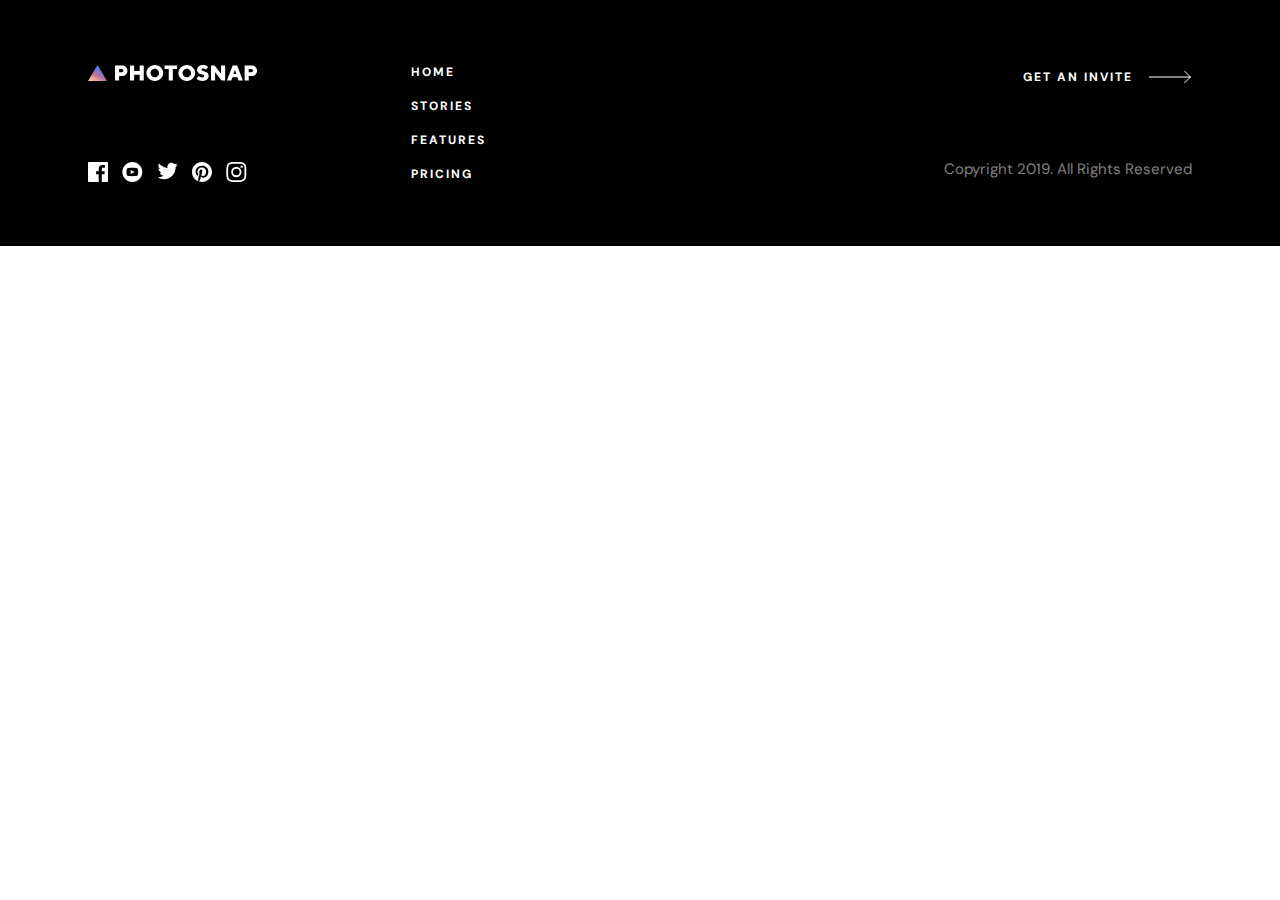
==== starter-code/index.html @ 7f729bd7 "Initial commit" ====
<!DOCTYPE html>
<html lang="en">
  <head>
    <meta charset="UTF-8" />
    <meta name="viewport" content="width=device-width, initial-scale=1.0" />

    <link
      rel="icon"
      type="image/png"
      sizes="32x32"
      href="./assets/favicon-32x32.png"
    />

    <link rel="stylesheet" href="css/style.css" />
    <link rel="stylesheet" href="css/footer.css" />

    <title>Frontend Mentor | Photosnap Website Challenge</title>
  </head>
  <body>
    <!-- 
  Stories
  Features
  Pricing

  Get an invite

  Create and share your photo Stories

  Photosnap is a platform for photographers and visual storytellers. We make it 
  easy to share photos, tell stories and connect with others.

  Beautiful stories every time
  
  We provide design templates to ensure your stories look terrific. Easily add 
  photos, text, embed maps and media from other networks. Then share your story 
  with everyone.

  View the stories

  Designed for everyone

  Photosnap can help you create stories that resonate with your audience.  Our 
  tool is designed for photographers of all levels, brands, businesses you name it. 

  View the stories

  The Mountains
  by John Appleseed
  Read Story

  Sunset Cityscapes
  by Benjamin Cruz
  Read Story

  18 Days Voyage
  by Alexei Borodin
  Read Story

  Architecturals
  by Samantha Brooke
  Read Story

  100% Responsive

  No matter which the device you’re on, our site is fully responsive and stories 
  look beautiful on any screen.

  No Photo Upload Limit

  Our tool has no limits on uploads or bandwidth. Freely upload in bulk and 
  share all of your stories in one go.

  Available to Embed

  Embed Tweets, Facebook posts, Instagram media, Vimeo or YouTube videos, 
  Google Maps, and more. 

-->
    <footer class="darkCard">
      <div class="container footer__container">
        <div class="footer__logo">
          <!-- Logo with white lettering -->
          <svg xmlns="http://www.w3.org/2000/svg" width="170" height="16">
            <defs>
              <linearGradient id="a" x1="0%" x2="50%" y1="85.457%" y2="14.543%">
                <stop offset="0%" stop-color="#FFC593" />
                <stop offset="51.945%" stop-color="#BC7198" />
                <stop offset="100%" stop-color="#5A77FF" />
              </linearGradient>
            </defs>
            <g fill="none" fill-rule="evenodd">
              <path
                fill="#ffffff"
                fill-rule="nonzero"
                d="M31.108 15.568v-4.541h2.703c.836 0 1.6-.133 2.292-.4a5.19 5.19 0 001.773-1.113 5.1 5.1 0 001.146-1.676c.273-.642.41-1.344.41-2.108 0-.75-.137-1.449-.41-2.098a5.072 5.072 0 00-1.146-1.686A5.19 5.19 0 0036.103.832c-.692-.266-1.456-.4-2.292-.4H27v15.136h4.108zm2.487-8.217h-2.487V4.108h2.487c.49 0 .9.162 1.232.487.332.324.497.702.497 1.135 0 .432-.165.81-.497 1.135-.332.324-.742.486-1.232.486zm12.54 8.217V9.73h5.514v5.838h4.108V.432h-4.108v5.622h-5.514V.432h-4.108v15.136h4.108zM66.784 16a8.616 8.616 0 003.319-.638 8.401 8.401 0 002.68-1.74 8.192 8.192 0 001.785-2.552c.432-.965.648-1.989.648-3.07a7.428 7.428 0 00-.648-3.07 8.192 8.192 0 00-1.784-2.552 8.401 8.401 0 00-2.681-1.74A8.616 8.616 0 0066.783 0c-1.196 0-2.306.213-3.329.638a8.432 8.432 0 00-2.67 1.74A8.192 8.192 0 0059 4.93 7.428 7.428 0 0058.351 8c0 1.081.217 2.105.649 3.07a8.192 8.192 0 001.784 2.552 8.432 8.432 0 002.67 1.74c1.023.425 2.133.638 3.33.638zm0-3.676A4.285 4.285 0 0165.119 12a3.942 3.942 0 01-1.34-.908 4.33 4.33 0 01-.887-1.373A4.479 4.479 0 0162.568 8c0-.62.108-1.193.324-1.719a4.33 4.33 0 01.886-1.373c.375-.39.822-.692 1.34-.908a4.285 4.285 0 011.666-.324c.59 0 1.142.108 1.654.324.512.216.958.519 1.34.908.382.39.681.847.898 1.373.216.526.324 1.1.324 1.719 0 .62-.108 1.193-.324 1.719a4.236 4.236 0 01-.898 1.373c-.382.39-.828.692-1.34.908a4.206 4.206 0 01-1.654.324zm18.054 3.244V4.108h4.216V.432h-12.54v3.676h4.216v11.46h4.108zM98.784 16a8.616 8.616 0 003.319-.638 8.401 8.401 0 002.68-1.74 8.192 8.192 0 001.785-2.552c.432-.965.648-1.989.648-3.07a7.428 7.428 0 00-.648-3.07 8.192 8.192 0 00-1.784-2.552 8.401 8.401 0 00-2.681-1.74A8.616 8.616 0 0098.783 0c-1.196 0-2.306.213-3.329.638a8.432 8.432 0 00-2.67 1.74A8.192 8.192 0 0091 4.93 7.428 7.428 0 0090.351 8c0 1.081.217 2.105.649 3.07a8.192 8.192 0 001.784 2.552 8.432 8.432 0 002.67 1.74c1.023.425 2.133.638 3.33.638zm0-3.676A4.285 4.285 0 0197.119 12a3.942 3.942 0 01-1.34-.908 4.33 4.33 0 01-.887-1.373A4.479 4.479 0 0194.568 8c0-.62.108-1.193.324-1.719a4.33 4.33 0 01.886-1.373c.375-.39.822-.692 1.34-.908a4.285 4.285 0 011.666-.324c.59 0 1.142.108 1.654.324.512.216.958.519 1.34.908.382.39.681.847.898 1.373.216.526.324 1.1.324 1.719 0 .62-.108 1.193-.324 1.719a4.236 4.236 0 01-.898 1.373c-.382.39-.828.692-1.34.908a4.206 4.206 0 01-1.654.324zM114.568 16c.95 0 1.801-.133 2.55-.4.75-.267 1.385-.627 1.904-1.081.519-.454.915-.98 1.189-1.578.274-.599.41-1.236.41-1.914 0-.88-.172-1.6-.518-2.162a4.35 4.35 0 00-1.298-1.362 6.98 6.98 0 00-1.697-.822l-1.697-.562a7.533 7.533 0 01-1.297-.551c-.346-.195-.52-.465-.52-.811 0-.332.148-.63.444-.898.295-.266.688-.4 1.178-.4.375 0 .714.062 1.016.184.303.123.563.263.779.422.26.173.49.367.692.584l2.378-2.487a5.559 5.559 0 00-1.276-1.08c-.432-.275-.98-.523-1.643-.747C116.5.112 115.706 0 114.784 0c-.865 0-1.65.13-2.357.39-.706.259-1.308.605-1.805 1.037-.498.432-.883.93-1.157 1.492a3.908 3.908 0 00-.41 1.73c0 .879.172 1.6.518 2.162a4.35 4.35 0 001.297 1.362 6.98 6.98 0 001.698.822c.612.201 1.178.389 1.697.562.519.173.951.357 1.297.551.346.195.52.465.52.81 0 .433-.174.812-.52 1.136-.346.324-.821.487-1.427.487-.49 0-.933-.083-1.33-.25a5.466 5.466 0 01-1.027-.55 5.352 5.352 0 01-.886-.822l-2.378 2.486c.432.49.944.923 1.535 1.298.504.331 1.131.63 1.88.897.75.267 1.63.4 2.639.4zm12.54-.432V7.135l6.508 8.433h3.546V.432h-4.108v8.433L126.568.432H123v15.136h4.108zm16.216 0l1.081-3.244h4.973l1.081 3.244h4.433L149.162.432h-4.54l-5.73 15.136h4.432zm4.973-6.487h-2.81l1.405-4.432 1.405 4.432zm12.433 6.487v-4.541h2.702c.836 0 1.6-.133 2.292-.4a5.19 5.19 0 001.773-1.113 5.1 5.1 0 001.146-1.676c.274-.642.411-1.344.411-2.108 0-.75-.137-1.449-.41-2.098a5.072 5.072 0 00-1.147-1.686 5.19 5.19 0 00-1.773-1.114c-.692-.266-1.456-.4-2.292-.4h-6.81v15.136h4.108zm2.486-8.217h-2.486V4.108h2.486c.49 0 .901.162 1.233.487.331.324.497.702.497 1.135 0 .432-.166.81-.497 1.135-.332.324-.743.486-1.233.486z"
              />
              <path fill="url(#a)" d="M0 16L9.5 0 19 16z" />
            </g>
          </svg>
        </div>
        <div class="footer__socials">
          <a href="#" class="footer__socialLink">
            <svg xmlns="http://www.w3.org/2000/svg" width="20" height="20">
              <defs>
                <linearGradient id="fb" x1="100%" x2="0%" y1="0%" y2="100%">
                  <stop offset="0%" stop-color="#63AFDB" />
                  <stop offset="100%" stop-color="#6028F1" />
                </linearGradient>
              </defs>
              <path
                class="facebook"
                fill="url(#fb)"
                d="M18.896 0H1.104C.494 0 0 .494 0 1.104v17.793C0 19.506.494 20 1.104 20h9.58v-7.745H8.076V9.237h2.606V7.01c0-2.583 1.578-3.99 3.883-3.99 1.104 0 2.052.082 2.329.119v2.7h-1.598c-1.254 0-1.496.597-1.496 1.47v1.928h2.989l-.39 3.018h-2.6V20h5.098c.608 0 1.102-.494 1.102-1.104V1.104C20 .494 19.506 0 18.896 0z"
              />
            </svg>
          </a>
          <a href="#" class="footer__socialLink">
            <svg xmlns="http://www.w3.org/2000/svg" width="21" height="20">
              <defs>
                <linearGradient
                  id="youtube"
                  x1="0%"
                  x2="100%"
                  y1="100%"
                  y2="0%"
                >
                  <stop offset="0%" stop-color="#D3205A" />
                  <stop offset="100%" stop-color="#FF5A5A" />
                </linearGradient>
              </defs>
              <path
                class="youtube"
                fill="url(#youtube)"
                d="M43.33 0c-5.523 0-10 4.478-10 10 0 5.523 4.477 10 10 10s10-4.477 10-10c0-5.522-4.477-10-10-10zm3.7 14.077c-1.75.12-5.653.12-7.402 0-1.896-.13-2.117-1.059-2.131-4.077.014-3.024.237-3.947 2.131-4.077 1.75-.12 5.652-.12 7.403 0 1.897.13 2.117 1.059 2.132 4.077-.015 3.024-.237 3.947-2.132 4.077zm-5.367-6.029l4.098 1.949-4.098 1.955V8.048z"
                transform="translate(-33)"
              />
            </svg>
          </a>
          <a href="#" class="footer__socialLink">
            <svg xmlns="http://www.w3.org/2000/svg" width="21" height="18">
              <defs>
                <linearGradient
                  id="twitter"
                  x1="100%"
                  x2="0%"
                  y1="16.979%"
                  y2="83.021%"
                >
                  <stop offset="0%" stop-color="#65FFEB" />
                  <stop offset="100%" stop-color="#27718A" />
                </linearGradient>
              </defs>
              <path
                fill="url(#twitter)"
                class="twitter"
                d="M86.66 3.797a8.192 8.192 0 01-2.357.646 4.11 4.11 0 001.805-2.27 8.22 8.22 0 01-2.606.996 4.096 4.096 0 00-2.995-1.296c-2.65 0-4.596 2.472-3.998 5.038a11.648 11.648 0 01-8.457-4.287 4.109 4.109 0 001.27 5.478 4.086 4.086 0 01-1.858-.513c-.045 1.901 1.318 3.68 3.291 4.075a4.113 4.113 0 01-1.853.07 4.106 4.106 0 003.833 2.85 8.25 8.25 0 01-6.075 1.7 11.616 11.616 0 006.29 1.843c7.618 0 11.922-6.434 11.662-12.205a8.354 8.354 0 002.048-2.124z"
                transform="translate(-66 -1)"
              />
            </svg>
          </a>
          <a href="#" class="footer__socialLink">
            <svg xmlns="http://www.w3.org/2000/svg" width="20" height="20">
              <defs>
                <linearGradient
                  id="pinterest"
                  x1="100%"
                  x2="0%"
                  y1="0%"
                  y2="100%"
                >
                  <stop offset="0%" stop-color="#F6C683" />
                  <stop offset="100%" stop-color="#DE3838" />
                </linearGradient>
              </defs>
              <path
                class="pinterest"
                fill="url(#pinterest)"
                d="M109.99 0c-5.522 0-10 4.477-10 10 0 4.237 2.636 7.855 6.356 9.312-.088-.791-.167-2.005.035-2.868.181-.78 1.172-4.97 1.172-4.97s-.299-.6-.299-1.486c0-1.39.806-2.428 1.81-2.428.852 0 1.264.64 1.264 1.408 0 .858-.546 2.14-.828 3.33-.236.995.5 1.807 1.48 1.807 1.778 0 3.144-1.874 3.144-4.58 0-2.393-1.72-4.068-4.176-4.068-2.845 0-4.515 2.135-4.515 4.34 0 .859.33 1.781.744 2.281a.3.3 0 01.069.288l-.278 1.133c-.044.183-.145.223-.335.134-1.249-.581-2.03-2.407-2.03-3.874 0-3.154 2.292-6.052 6.608-6.052 3.469 0 6.165 2.473 6.165 5.776 0 3.447-2.173 6.22-5.19 6.22-1.013 0-1.965-.525-2.291-1.148l-.623 2.378c-.226.869-.835 1.958-1.244 2.621.937.29 1.931.446 2.962.446 5.523 0 10-4.477 10-10s-4.477-10-10-10z"
                transform="translate(-100)"
              />
            </svg>
          </a>
          <a href="#" class="footer__socialLink">
            <svg xmlns="http://www.w3.org/2000/svg" width="21" height="20">
              <defs>
                <linearGradient
                  id="instagram"
                  x1="0%"
                  x2="50%"
                  y1="100%"
                  y2="0%"
                >
                  <stop offset="0%" stop-color="#FFC593" />
                  <stop offset="51.945%" stop-color="#BC7198" />
                  <stop offset="100%" stop-color="#5A77FF" />
                </linearGradient>
              </defs>
              <path
                class="instagram"
                fill="url(#instagram)"
                d="M143.32 1.802c2.67 0 2.987.01 4.042.059 2.71.123 3.976 1.409 4.099 4.099.048 1.054.057 1.37.057 4.04 0 2.672-.01 2.988-.057 4.042-.124 2.687-1.387 3.975-4.1 4.099-1.054.048-1.37.058-4.041.058-2.67 0-2.987-.01-4.04-.058-2.718-.124-3.977-1.416-4.1-4.1-.048-1.054-.058-1.37-.058-4.041 0-2.67.01-2.986.058-4.04.124-2.69 1.387-3.977 4.1-4.1 1.054-.048 1.37-.058 4.04-.058zm0-1.802c-2.716 0-3.056.012-4.123.06-3.631.167-5.65 2.182-5.816 5.817-.05 1.067-.061 1.407-.061 4.123s.012 3.057.06 4.123c.167 3.632 2.182 5.65 5.817 5.817 1.067.048 1.407.06 4.123.06s3.057-.012 4.123-.06c3.629-.167 5.652-2.182 5.816-5.817.05-1.066.061-1.407.061-4.123s-.012-3.056-.06-4.122c-.163-3.629-2.18-5.65-5.816-5.817C146.377.01 146.036 0 143.32 0zm0 4.865a5.135 5.135 0 100 10.27 5.135 5.135 0 000-10.27zm0 8.468a3.333 3.333 0 110-6.666 3.333 3.333 0 010 6.666zm5.338-9.87a1.2 1.2 0 100 2.4 1.2 1.2 0 000-2.4z"
                transform="translate(-133)"
              />
            </svg>
          </a>
        </div>
        <div class="footer__siteLinks">
          <a href="#" class="footer__siteLink">
            <h4>Home</h4>
          </a>
          <a href="#" class="footer__siteLink">
            <h4>Stories</h4>
          </a>
          <a href="#" class="footer__siteLink">
            <h4>Features</h4>
          </a>
          <a href="#" class="footer__siteLink">
            <h4>Pricing</h4>
          </a>
        </div>
        <a href="#" class="btn--arrow btn--arrow--light footer__cta">
          Get an invite
        </a>
        <p class="footer__copyright">Copyright 2019. All Rights Reserved</p>
      </div>
    </footer>
  </body>
</html>
---- starter-code/css/style.css ----
@import url('https://fonts.googleapis.com/css2?family=DM+Sans:wght@400;700&display=swap');

:root {
  /* COLORS */
  --black: #000000;
  --lightGrey: #dfdfdf;
  --darkGrey: hsl(0, 0%, 30%);
  --white: #ffffff;
  --gradient: linear-gradient(to top right, #ffc593, #bc7198, #5a77ff);

  /* TEXT */
  --font: 'DM Sans', sans-serif;
  --xlText: 2.5rem;
  --lText: 1.5rem;
  --mText: 1.125rem;
  --sText: 0.75rem;
  --baseText: 0.9375rem;
  --largeLineHeight: 3rem;
  --baseLineHeight: 1.5625rem;
  --smallLineHeight: 1rem;

  /* SPACING */
  --paddingLeft: 2rem;
  --paddingRight: 2rem;
  --paddingTop: 1.75rem;
  --paddingBottom: 1.75rem;

  /* OTHER */
  --transition: all 200ms ease-in;
}

*,
*::before,
*::after {
  box-sizing: border-box;
  margin: 0;
}

body {
  font-family: var(--font);
  font-size: var(--baseText);
  line-height: var(--baseLineHeight);
}

h1,
h2,
h3,
h4 {
  font-weight: bold;
}

h1,
.xlText {
  font-size: var(--xlText);
  line-height: var(--largeLineHeight);
  letter-spacing: 4.17px;
  text-transform: uppercase;
}

h2 {
  font-size: var(--lText);
  line-height: var(--baseLineHeight);
}

h3 {
  font-size: var(--mText);
  line-height: var(--baseLineHeight);
}

h4 {
  font-size: var(--sText);
  line-height: var(--smallLineHeight);
  text-transform: uppercase;
  letter-spacing: 2px;
}

img {
  display: inline-block;
  max-width: 100%;
}

a {
  color: inherit;
  text-decoration: none;
  transition: var(--transition);
}

a:hover {
  color: var(--darkGrey);
}

button,
.btn {
  background: var(--black);
  color: var(--white);
  border: none;
  padding: 0.75rem 1.5rem;
  text-transform: uppercase;
  font-size: var(--sText);
  line-height: var(--smallLineHeight);
  letter-spacing: 2px;
  font-weight: bold;

  transition: var(--transition);
}

button:hover,
.btn:hover {
  background: var(--lightGrey);
  color: var(--black);
}

.btn--light {
  background: var(--white);
  color: var(--black);
}

.btn--arrow {
  text-transform: uppercase;
  font-weight: bold;
  font-size: var(--sText);
  line-height: var(--smallLineHeight);
  letter-spacing: 2px;
  display: inline-flex;
  align-items: center;
  transition: var(--transition);
}

.btn--arrow::after {
  content: url('../assets/shared/desktop/arrow.svg');
  height: 14px;
  width: 43px;
  right: 0;
  padding-left: 1rem;
}

.btn--arrow:hover {
  text-decoration: underline;
  color: inherit;
}

.btn--arrow--light::after {
  content: url('../assets/shared/desktop/light-arrow.svg');
  height: 14px;
  width: 43px;
  right: 0;
  padding-left: 1rem;
}

.darkCard {
  background: var(--black);
  color: var(--white);
}

/* SPACING */
.container {
  max-width: 69rem;
  margin: 0 auto;
  padding: var(--paddingTop) var(--paddingRight) var(--paddingBottom)
    var(--paddingRight);
}

/* TABLET */
@media screen and (min-width: 48rem) {
  .container {
    --paddingLeft: 2.5rem;
    --paddingRight: 2.5rem;
    --paddingTop: 4rem;
    --paddingBottom: 4rem;
  }
}

/* DESKTOP */
@media screen and (min-width: 69rem) {
  .container {
    --paddingLeft: 0;
    --paddingRight: 0;
  }
}
---- starter-code/css/footer.css ----
footer {
  text-align: center;
}

.footer__logo {
  margin-bottom: 2rem;
}

.footer__socials {
  display: flex;
  justify-content: center;
  align-items: center;
  margin-bottom: 3rem;
}

.footer__socialLink {
  margin-right: 0.875rem;
  height: 20px;
}

.footer__socialLink:last-child {
  margin-right: 0;
}

.footer__socialLink > svg > path {
  fill: var(--white);
  transition: var(--transition);
}

/* Color svgs on hover based on social */
.footer__socialLink:hover > svg > .facebook {
  fill: url(#fb);
}

.footer__socialLink:hover > svg > .youtube {
  fill: url(#youtube);
}

.footer__socialLink:hover > svg > .twitter {
  fill: url(#twitter);
}

.footer__socialLink:hover > svg > .pinterest {
  fill: url(#pinterest);
}

.footer__socialLink:hover > svg > .instagram {
  fill: url(#instagram);
}

.footer__siteLinks {
  display: flex;
  flex-direction: column;
  margin-bottom: 7.5rem;
}

.footer__siteLink {
  margin-bottom: 1.125rem;
}

.footer__siteLink:last-child {
  margin-bottom: 0;
}

.footer__cta {
  margin-bottom: 2.125rem;
}

.footer__copyright {
  color: rgba(255, 255, 255, 50%);
}

/* TABLET */
@media screen and (min-width: 48rem) {
  footer {
    text-align: left;
  }

  .footer__container {
    display: grid;
    grid-template-areas:
      'logo cta'
      'siteLinks .'
      '. .'
      'socials copyright';
    grid-gap: 2rem;
    justify-content: space-between;
  }

  .footer__logo {
    grid-area: logo;
    margin-bottom: 0;
  }

  .footer__socials {
    grid-area: socials;
    margin-bottom: 0;
    justify-content: flex-start;
    align-items: flex-end;
  }

  .footer__siteLinks {
    grid-area: siteLinks;
    flex-direction: row;
    margin-bottom: 0;
  }

  .footer__siteLink {
    margin-right: 1.625rem;
    margin-bottom: 0;
  }

  .footer__cta {
    grid-area: cta;
    margin-bottom: 0;
    margin-right: 1rem;
    justify-self: end;
  }

  .footer__copyright {
    grid-area: copyright;
    justify-self: end;
  }
}

/* DESKTOP */
@media screen and (min-width: 64rem) {
  .footer__container {
    grid-template-areas:
      'logo siteLinks . . cta'
      '. siteLinks . . .'
      'socials siteLinks . . copyright';
  }

  .footer__siteLinks {
    flex-direction: column;
  }

  .footer__siteLink {
    margin-right: 0;
    margin-bottom: 1.125rem;
  }
}
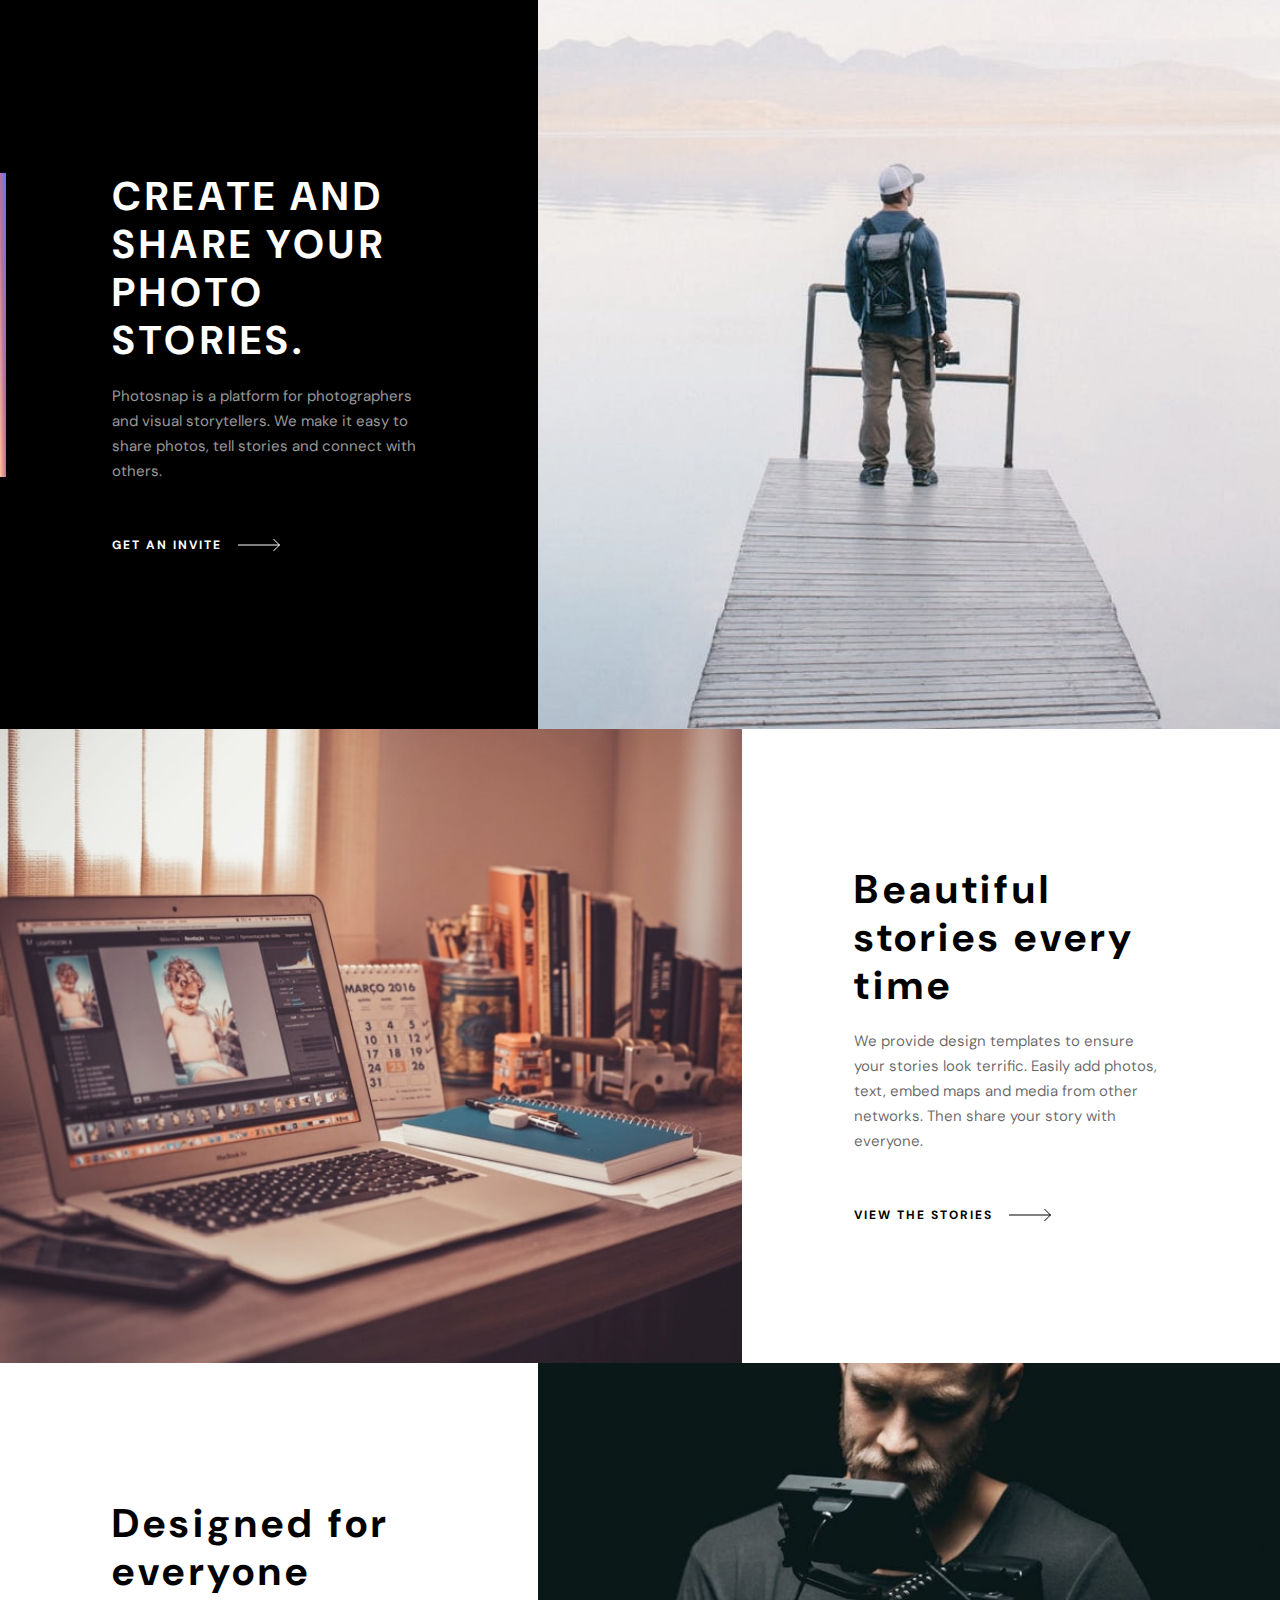
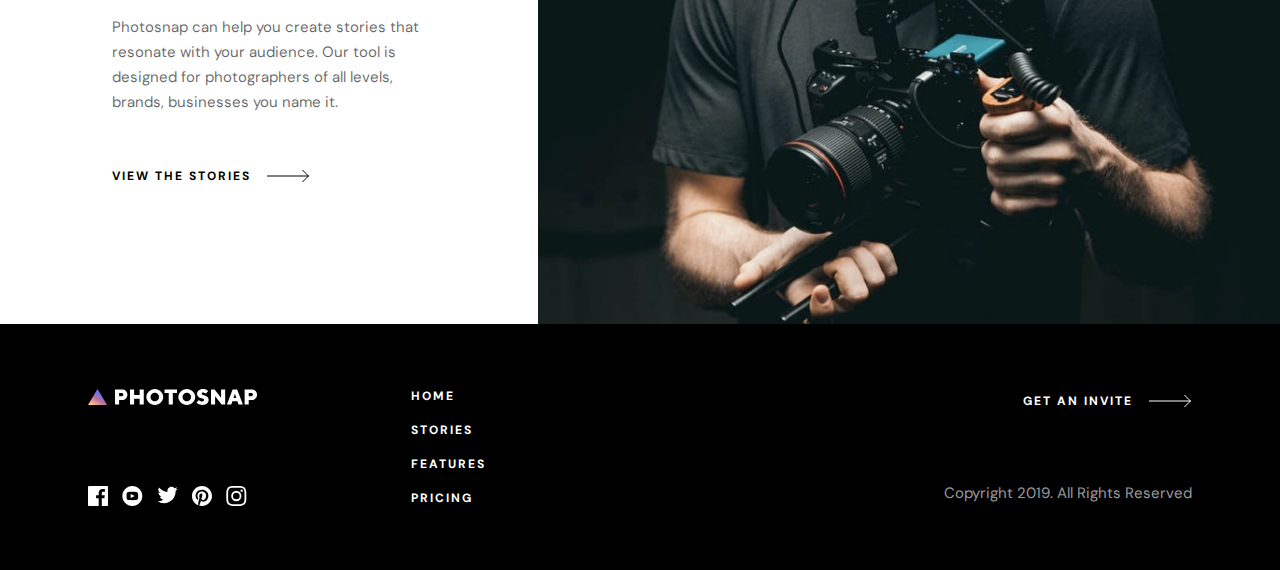
==== commit fc47a276: "Created hero and two following sections for home page" ====
--- a/starter-code/index.html
+++ b/starter-code/index.html
@@ -12,11 +12,76 @@
     />
 
     <link rel="stylesheet" href="css/style.css" />
+    <link rel="stylesheet" href="css/home.css" />
     <link rel="stylesheet" href="css/footer.css" />
 
     <title>Frontend Mentor | Photosnap Website Challenge</title>
   </head>
   <body>
+    <main>
+      <section class="hero">
+        <div class="offsetSplit--left">
+          <div class="hero__image offsetSplit__image--left"></div>
+          <div class="hero__content darkCard offsetSplit__content--left">
+            <div class="container">
+              <h1 class="hero__heading offsetSplit__heading">
+                Create and share your photo Stories.
+              </h1>
+              <p class="hero__description offsetSplit__description">
+                Photosnap is a platform for photographers and visual
+                storytellers. We make it easy to share photos, tell stories and
+                connect with others.
+              </p>
+              <a href="#" class="btn--arrow btn--arrow--light hero__cta">
+                Get an invite
+              </a>
+            </div>
+          </div>
+        </div>
+      </section>
+
+      <section class="beautifulStories">
+        <div class="offsetSplit--right">
+          <div class="beautifulStories__image offsetSplit__image--right"></div>
+          <div class="beautifulStories__content offsetSplit__content--right">
+            <div class="container">
+              <h2 class="beautifulStories__heading offsetSplit__heading">
+                Beautiful stories every time
+              </h2>
+              <p class="beautifulStories__description offsetSplit__description">
+                We provide design templates to ensure your stories look
+                terrific. Easily add photos, text, embed maps and media from
+                other networks. Then share your story with everyone.
+              </p>
+              <a href="#" class="btn--arrow btn--arrow beautifulStories__cta">
+                View the Stories
+              </a>
+            </div>
+          </div>
+        </div>
+      </section>
+
+      <section class="designForAll">
+        <div class="offsetSplit--left">
+          <div class="designForAll__image offsetSplit__image--left"></div>
+          <div class="designForAll__content offsetSplit__content--left">
+            <div class="container">
+              <h2 class="designForAll__heading offsetSplit__heading">
+                Designed for everyone
+              </h2>
+              <p class="designForAll__description offsetSplit__description">
+                Photosnap can help you create stories that resonate with your
+                audience. Our tool is designed for photographers of all levels,
+                brands, businesses you name it.
+              </p>
+              <a href="#" class="btn--arrow btn--arrow designForAll__cta">
+                View the Stories
+              </a>
+            </div>
+          </div>
+        </div>
+      </section>
+    </main>
     <!-- 
   Stories
   Features
@@ -24,25 +89,8 @@
 
   Get an invite
 
-  Create and share your photo Stories
-
-  Photosnap is a platform for photographers and visual storytellers. We make it 
-  easy to share photos, tell stories and connect with others.
-
-  Beautiful stories every time
+
   
-  We provide design templates to ensure your stories look terrific. Easily add 
-  photos, text, embed maps and media from other networks. Then share your story 
-  with everyone.
-
-  View the stories
-
-  Designed for everyone
-
-  Photosnap can help you create stories that resonate with your audience.  Our 
-  tool is designed for photographers of all levels, brands, businesses you name it. 
-
-  View the stories
 
   The Mountains
   by John Appleseed
--- a/starter-code/css/style.css
+++ b/starter-code/css/style.css
@@ -40,6 +40,8 @@
   font-family: var(--font);
   font-size: var(--baseText);
   line-height: var(--baseLineHeight);
+  color: var(--black);
+  background: var(--white);
 }
 
 h1,
@@ -72,6 +74,10 @@
   line-height: var(--smallLineHeight);
   text-transform: uppercase;
   letter-spacing: 2px;
+}
+
+p {
+  color: rgba(0, 0, 0, 60%);
 }
 
 img {
@@ -152,12 +158,39 @@
   color: var(--white);
 }
 
+.lightCard p {
+  color: rgba(255, 255, 255, 60%);
+}
+
+.darkCard p {
+  color: rgba(255, 255, 255, 60%);
+}
+
+.offsetSplit__heading {
+  font-size: 2rem;
+  line-height: 2.5rem;
+  letter-spacing: 3.33px;
+  margin-bottom: 1rem;
+}
+
+.offsetSplit__description {
+  margin-bottom: 1.5rem;
+}
+
 /* SPACING */
 .container {
   max-width: 69rem;
   margin: 0 auto;
   padding: var(--paddingTop) var(--paddingRight) var(--paddingBottom)
     var(--paddingRight);
+}
+
+.offsetSplit__content--left > .container,
+.offsetSplit__content--right > .container {
+  --paddingTop: 4.5rem;
+  --paddingBottom: 4.5rem;
+  --paddingLeft: 1.75rem;
+  --paddingRight: 1.75rem;
 }
 
 /* TABLET */
@@ -168,6 +201,52 @@
     --paddingTop: 4rem;
     --paddingBottom: 4rem;
   }
+
+  .offsetSplit__content--left > .container,
+  .offsetSplit__content--right > .container {
+    --paddingTop: 10.75rem;
+    --paddingBottom: 10.75rem;
+    --paddingLeft: 3.375rem;
+    --paddingRight: 3.375rem;
+  }
+
+  .offsetSplit--left {
+    display: grid;
+    grid-template-columns: 2fr 1fr;
+  }
+
+  .offsetSplit__content--left {
+    grid-row: 1;
+    grid-column: 1/2;
+  }
+
+  .offsetSplit__image--left {
+    grid-column: 2/3;
+  }
+
+  .offsetSplit--right {
+    display: grid;
+    grid-template-columns: 1fr 2fr;
+  }
+
+  .offsetSplit__content--right {
+    grid-column: 2/3;
+  }
+
+  .offsetSplit__image--right {
+    grid-column: 1/2;
+  }
+
+  .offsetSplit__heading {
+    font-size: 2.5rem;
+    line-height: 3rem;
+    letter-spacing: 4.17px;
+    margin-bottom: 1.25rem;
+  }
+
+  .offsetSplit__description {
+    margin-bottom: 3rem;
+  }
 }
 
 /* DESKTOP */
@@ -176,4 +255,18 @@
     --paddingLeft: 0;
     --paddingRight: 0;
   }
-}
+
+  .offsetSplit__content--left > .container,
+  .offsetSplit__content--right > .container {
+    --paddingLeft: 7rem;
+    --paddingRight: 7rem;
+  }
+
+  .offsetSplit--left {
+    grid-template-columns: 42% 58%;
+  }
+
+  .offsetSplit--right {
+    grid-template-columns: 58% 42%;
+  }
+}
--- a/starter-code/css/home.css
+++ b/starter-code/css/home.css
@@ -0,0 +1,86 @@
+/* HERO */
+
+.hero__image {
+  width: 100%;
+  min-height: 294px;
+  background-image: url('../assets/home/mobile/create-and-share.jpg');
+  background-size: cover;
+  background-repeat: no-repeat;
+  background-position: center;
+}
+
+.hero__content {
+  position: relative;
+}
+
+.hero__content::before {
+  content: '';
+  position: absolute;
+  height: 6px;
+  width: 128px;
+  background-image: var(--gradient);
+  margin-left: 1.75rem;
+}
+
+/* BEAUTIFUL STORIES */
+.beautifulStories__image {
+  width: 100%;
+  min-height: 294px;
+  background-image: url('../assets/home/mobile/beautiful-stories.jpg');
+  background-size: cover;
+  background-repeat: no-repeat;
+  background-position: center;
+}
+
+/* DESIGN FOR ALL */
+.designForAll__image {
+  width: 100%;
+  min-height: 294px;
+  background-image: url('../assets/home/mobile/designed-for-everyone.jpg');
+  background-size: cover;
+  background-repeat: no-repeat;
+  background-position: center;
+}
+
+/* TABLET */
+@media screen and (min-width: 48rem) {
+  .hero__image {
+    background-image: url('../assets/home/tablet/create-and-share.jpg');
+  }
+
+  .hero__content::before {
+    width: 6px;
+    height: 304px;
+    margin-left: 0;
+    margin-top: 173px;
+  }
+
+  .beautifulStories__image {
+    background-image: url('../assets/home/tablet/beautiful-stories.jpg');
+  }
+
+  .designForAll__image {
+    background-image: url('../assets/home/tablet/designed-for-everyone.jpg');
+  }
+
+  .beautifulStories__content > .container,
+  .designForAll__content > .container {
+    --paddingTop: 8.5rem;
+    --paddingBottom: 8.5rem;
+  }
+}
+
+/* DESKTOP */
+@media screen and (min-width: 69rem) {
+  .hero__image {
+    background-image: url('../assets/home/desktop/create-and-share.jpg');
+  }
+
+  .beautifulStories__image {
+    background-image: url('../assets/home/desktop/beautiful-stories.jpg');
+  }
+
+  .designForAll__image {
+    background-image: url('../assets/home/desktop/designed-for-everyone.jpg');
+  }
+}
